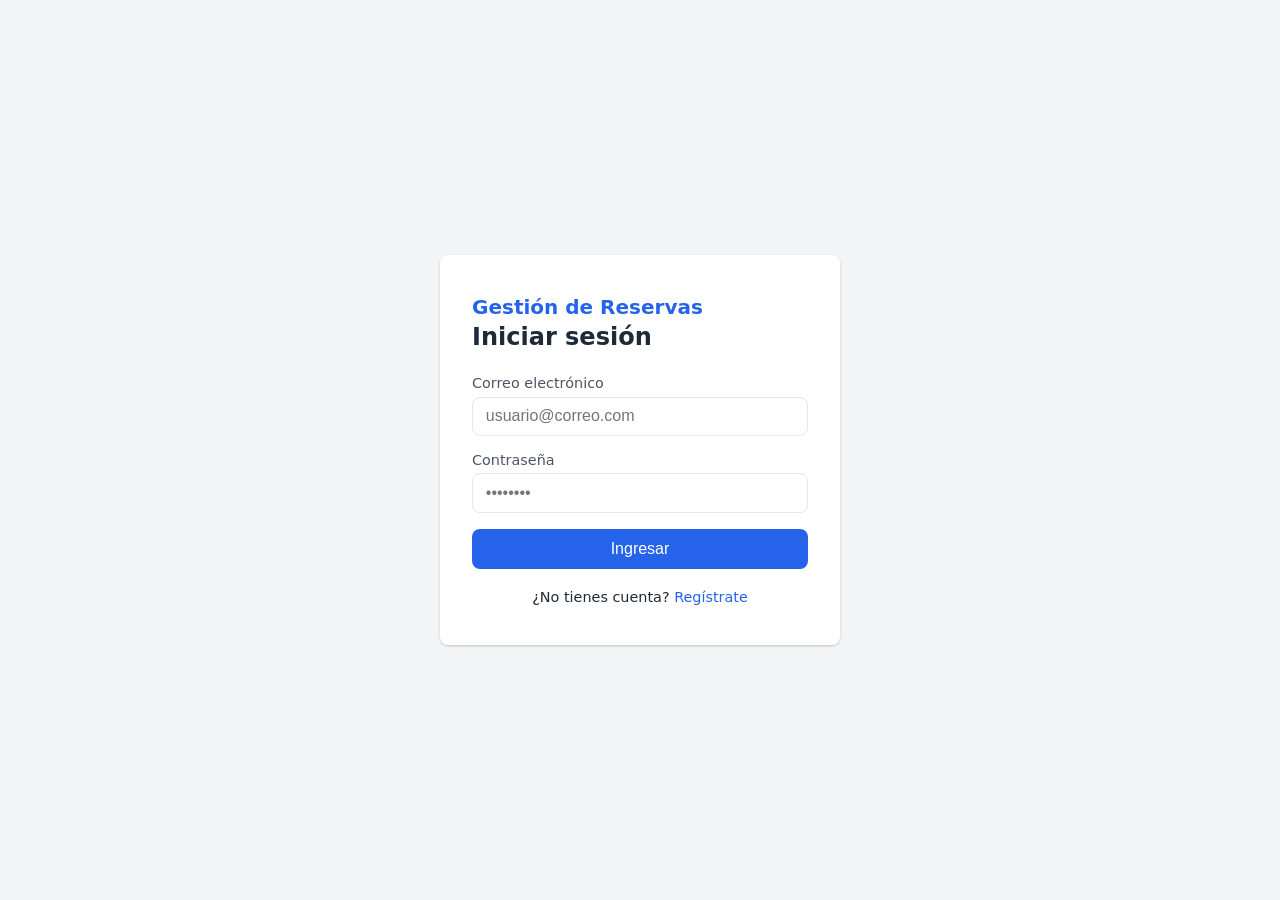
==== frontend/dashboard.html @ 38cb68e2 "feat: frontend completo y actualizaciones del backend - Agrega interfaz HTML/CSS/JS con login, regis" ====
<!DOCTYPE html>
<html lang="es">
<head>
  <meta charset="UTF-8" />
  <meta name="viewport" content="width=device-width, initial-scale=1.0" />
  <title>Gestión de Reservas — Panel</title>
  <link rel="stylesheet" href="style.css" />
</head>
<body>
  <!-- HEADER -->
  <header>
    <div class="header-inner">
      <span class="logo">Reservas Institucionales</span>
      <div class="header-right">
        <span id="user-info"></span>
        <button id="btn-logout" class="btn-sm btn-danger">Cerrar sesión</button>
      </div>
    </div>
  </header>

  <!-- TABS -->
  <nav class="tabs">
    <button class="tab active" data-tab="espacios">Espacios</button>
    <button class="tab" data-tab="reservas">Mis reservas</button>
    <!-- Solo admin -->
    <button class="tab admin-only hidden" data-tab="gestionar-espacios">Gestionar espacios</button>
    <button class="tab admin-only hidden" data-tab="todas-reservas">Todas las reservas</button>
    <button class="tab admin-only hidden" data-tab="usuarios">Usuarios</button>
  </nav>

  <main>
    <div id="msg-global" class="msg hidden"></div>

    <!-- ── ESPACIOS (usuario/admin: ver lista) ── -->
    <section id="tab-espacios" class="tab-content active">
      <h2>Espacios disponibles</h2>
      <div id="lista-espacios" class="card-grid"></div>

      <!-- Formulario crear reserva -->
      <div id="panel-reserva" class="panel hidden">
        <h3>Nueva reserva — <span id="nombre-espacio-sel"></span></h3>
        <div id="msg-reserva" class="msg hidden"></div>
        <form id="form-reserva">
          <input type="hidden" id="espacio-sel-id" />
          <label>Fecha
            <input type="date" id="res-fecha" required />
          </label>
          <label>Hora inicio
            <input type="time" id="res-inicio" required />
          </label>
          <label>Hora fin
            <input type="time" id="res-fin" required />
          </label>
          <label>Cantidad de asistentes
            <input type="number" id="res-asistentes" min="1" required />
          </label>
          <div class="form-row">
            <button type="submit">Confirmar reserva</button>
            <button type="button" id="btn-cancelar-panel">Cancelar</button>
          </div>
        </form>
      </div>
    </section>

    <!-- ── MIS RESERVAS ── -->
    <section id="tab-reservas" class="tab-content hidden">
      <h2>Mis reservas</h2>
      <div id="lista-mis-reservas"></div>
    </section>

    <!-- ── GESTIONAR ESPACIOS (admin) ── -->
    <section id="tab-gestionar-espacios" class="tab-content hidden admin-only">
      <h2>Gestionar espacios</h2>
      <button id="btn-nuevo-espacio" class="btn-primary">+ Nuevo espacio</button>

      <div id="form-espacio-wrap" class="panel hidden">
        <h3 id="titulo-form-espacio">Nuevo espacio</h3>
        <div id="msg-espacio" class="msg hidden"></div>
        <form id="form-espacio">
          <input type="hidden" id="espacio-edit-id" />
          <label>Nombre <input type="text" id="esp-nombre" required /></label>
          <label>Ubicación <input type="text" id="esp-ubicacion" required /></label>
          <label>Capacidad <input type="number" id="esp-capacidad" min="1" required /></label>
          <label>Estado
            <select id="esp-estado">
              <option value="activo">Activo</option>
              <option value="inactivo">Inactivo</option>
              <option value="en mantenimiento">En mantenimiento</option>
              <option value="no disponible">No disponible</option>
            </select>
          </label>
          <div class="form-row">
            <button type="submit">Guardar</button>
            <button type="button" id="btn-cancelar-espacio">Cancelar</button>
          </div>
        </form>
      </div>

      <div id="lista-admin-espacios" class="card-grid"></div>
    </section>

    <!-- ── TODAS LAS RESERVAS (admin) ── -->
    <section id="tab-todas-reservas" class="tab-content hidden admin-only">
      <h2>Todas las reservas</h2>
      <div id="lista-todas-reservas"></div>
    </section>

    <!-- ── USUARIOS (admin) ── -->
    <section id="tab-usuarios" class="tab-content hidden admin-only">
      <h2>Usuarios registrados</h2>
      <div id="lista-usuarios"></div>
    </section>
  </main>

  <script src="config.js"></script>
  <script src="api.js"></script>
  <script src="dashboard.js"></script>
</body>
</html>
---- frontend/style.css ----
/* ── Reset & variables ── */
*, *::before, *::after { box-sizing: border-box; margin: 0; padding: 0; }

:root {
  --primary:   #2563eb;
  --primary-h: #1d4ed8;
  --danger:    #dc2626;
  --danger-h:  #b91c1c;
  --success:   #16a34a;
  --warning:   #d97706;
  --gray-50:   #f9fafb;
  --gray-100:  #f3f4f6;
  --gray-200:  #e5e7eb;
  --gray-600:  #4b5563;
  --gray-800:  #1f2937;
  --radius:    8px;
  --shadow:    0 1px 3px rgba(0,0,0,.12), 0 1px 2px rgba(0,0,0,.08);
}

body {
  font-family: system-ui, -apple-system, sans-serif;
  background: var(--gray-100);
  color: var(--gray-800);
  min-height: 100vh;
}

/* ── Auth pages ── */
.auth-page { display: flex; align-items: center; justify-content: center; }

.auth-card {
  background: white;
  padding: 2.5rem 2rem;
  border-radius: var(--radius);
  box-shadow: var(--shadow);
  width: 100%;
  max-width: 400px;
  margin: 2rem;
}

.auth-card h1 { font-size: 1.25rem; color: var(--primary); margin-bottom: .25rem; }
.auth-card h2 { font-size: 1.5rem; margin-bottom: 1.5rem; }

/* ── Forms ── */
form { display: flex; flex-direction: column; gap: 1rem; }

label {
  display: flex;
  flex-direction: column;
  gap: .35rem;
  font-size: .9rem;
  font-weight: 500;
  color: var(--gray-600);
}

input, select {
  padding: .6rem .8rem;
  border: 1px solid var(--gray-200);
  border-radius: var(--radius);
  font-size: 1rem;
  width: 100%;
  transition: border-color .2s;
}
input:focus, select:focus { outline: none; border-color: var(--primary); }

button[type="submit"], .btn-primary {
  padding: .7rem 1.2rem;
  background: var(--primary);
  color: white;
  border: none;
  border-radius: var(--radius);
  font-size: 1rem;
  cursor: pointer;
  transition: background .2s;
}
button[type="submit"]:hover, .btn-primary:hover { background: var(--primary-h); }

.btn-sm {
  padding: .4rem .9rem;
  border: none;
  border-radius: var(--radius);
  font-size: .85rem;
  cursor: pointer;
}
.btn-danger { background: var(--danger); color: white; }
.btn-danger:hover { background: var(--danger-h); }

.btn-outline {
  padding: .4rem .9rem;
  border: 1px solid var(--primary);
  background: transparent;
  color: var(--primary);
  border-radius: var(--radius);
  font-size: .85rem;
  cursor: pointer;
}
.btn-outline:hover { background: var(--primary); color: white; }

.form-row { display: flex; gap: .75rem; flex-wrap: wrap; }
.form-row button { flex: 1; }

/* ── Messages ── */
.msg {
  padding: .75rem 1rem;
  border-radius: var(--radius);
  font-size: .9rem;
  margin-bottom: 1rem;
}
.msg.hidden { display: none; }
.msg.success { background: #dcfce7; color: var(--success); border: 1px solid #bbf7d0; }
.msg.error   { background: #fee2e2; color: var(--danger);  border: 1px solid #fecaca; }
.msg.info    { background: #dbeafe; color: var(--primary); border: 1px solid #bfdbfe; }

.alt-link { text-align: center; margin-top: 1.25rem; font-size: .9rem; }
.alt-link a { color: var(--primary); text-decoration: none; font-weight: 500; }

/* ── Header ── */
header {
  background: white;
  box-shadow: var(--shadow);
  position: sticky;
  top: 0;
  z-index: 10;
}
.header-inner {
  max-width: 1100px;
  margin: 0 auto;
  padding: .9rem 1.5rem;
  display: flex;
  align-items: center;
  justify-content: space-between;
}
.logo { font-weight: 700; font-size: 1.1rem; color: var(--primary); }
.header-right { display: flex; align-items: center; gap: 1rem; }
#user-info { font-size: .9rem; color: var(--gray-600); }

/* ── Tabs ── */
.tabs {
  background: white;
  border-bottom: 2px solid var(--gray-200);
  display: flex;
  gap: 0;
  max-width: 1100px;
  margin: 0 auto;
  padding: 0 1.5rem;
}
.tab {
  padding: .85rem 1.25rem;
  border: none;
  background: transparent;
  cursor: pointer;
  font-size: .95rem;
  border-bottom: 3px solid transparent;
  margin-bottom: -2px;
  color: var(--gray-600);
  transition: color .2s;
}
.tab:hover { color: var(--primary); }
.tab.active { color: var(--primary); border-bottom-color: var(--primary); font-weight: 600; }

/* ── Main content ── */
main {
  max-width: 1100px;
  margin: 0 auto;
  padding: 1.5rem;
}
.tab-content { display: none; }
.tab-content.active { display: block; }
.tab-content h2 { margin-bottom: 1rem; font-size: 1.3rem; }

/* ── Card grid ── */
.card-grid {
  display: grid;
  grid-template-columns: repeat(auto-fill, minmax(280px, 1fr));
  gap: 1rem;
  margin-top: 1rem;
}

.card {
  background: white;
  border-radius: var(--radius);
  box-shadow: var(--shadow);
  padding: 1.25rem;
  display: flex;
  flex-direction: column;
  gap: .6rem;
}
.card h3 { font-size: 1.05rem; }
.card .meta { font-size: .85rem; color: var(--gray-600); }

.badge {
  display: inline-block;
  padding: .2rem .6rem;
  border-radius: 999px;
  font-size: .75rem;
  font-weight: 600;
  text-transform: uppercase;
}
.badge-activo      { background: #dcfce7; color: var(--success); }
.badge-inactivo    { background: #fee2e2; color: var(--danger); }
.badge-mantenimiento { background: #fef9c3; color: var(--warning); }
.badge-esperando   { background: #dbeafe; color: var(--primary); }
.badge-aprobada    { background: #dcfce7; color: var(--success); }
.badge-rechazada   { background: #fee2e2; color: var(--danger); }

/* ── Panel (formulario embebido) ── */
.panel {
  background: white;
  border-radius: var(--radius);
  box-shadow: var(--shadow);
  padding: 1.5rem;
  margin-top: 1.5rem;
  max-width: 520px;
}
.panel h3 { margin-bottom: 1rem; }
.panel.hidden { display: none; }

/* ── Tabla ── */
.table-wrap { overflow-x: auto; margin-top: 1rem; }
table { width: 100%; border-collapse: collapse; background: white; border-radius: var(--radius); overflow: hidden; box-shadow: var(--shadow); }
th { background: var(--gray-100); text-align: left; padding: .75rem 1rem; font-size: .85rem; color: var(--gray-600); }
td { padding: .75rem 1rem; border-top: 1px solid var(--gray-200); font-size: .9rem; }
tr:hover td { background: var(--gray-50); }

.action-row { display: flex; gap: .5rem; flex-wrap: wrap; }

/* ── Utilities ── */
.hidden { display: none !important; }
.mt-1 { margin-top: .5rem; }
.mt-2 { margin-top: 1rem; }
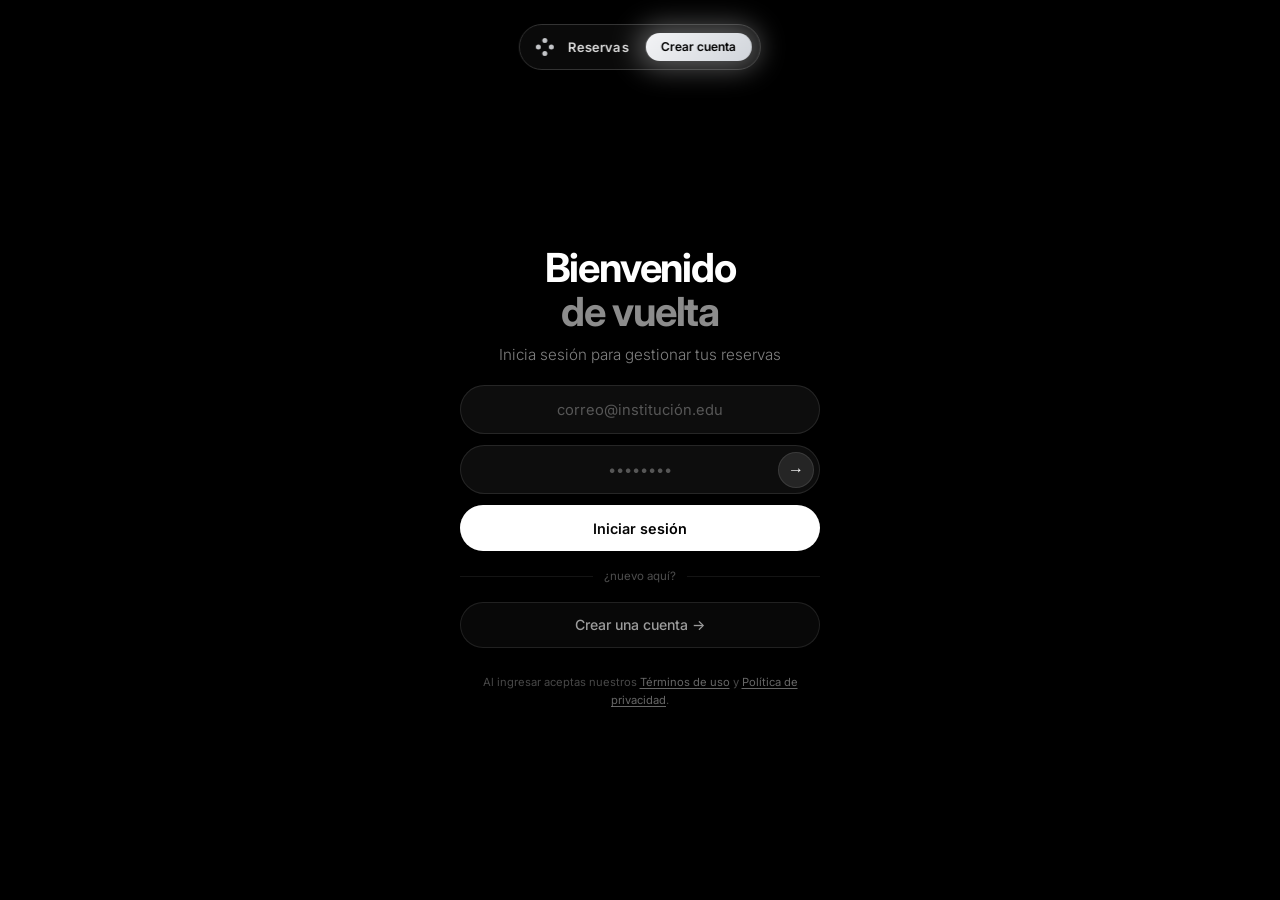
==== commit abe61595: "feat(dashboard): rediseno premium oscuro, interactivo y animado - Tema oscuro cohesivo con el login " ====
--- a/frontend/dashboard.html
+++ b/frontend/dashboard.html
@@ -3,114 +3,115 @@
 <head>
   <meta charset="UTF-8" />
   <meta name="viewport" content="width=device-width, initial-scale=1.0" />
-  <title>Gestión de Reservas — Panel</title>
-  <link rel="stylesheet" href="style.css" />
+  <title>Reservas Institucionales — Panel</title>
+  <link rel="preconnect" href="https://fonts.googleapis.com" />
+  <link rel="preconnect" href="https://fonts.gstatic.com" crossorigin />
+  <link href="https://fonts.googleapis.com/css2?family=Inter:opsz,wght@14..32,300;14..32,400;14..32,500;14..32,600;14..32,700&display=swap" rel="stylesheet" />
+  <link rel="stylesheet" href="dashboard.css" />
 </head>
-<body>
-  <!-- HEADER -->
-  <header>
-    <div class="header-inner">
-      <span class="logo">Reservas Institucionales</span>
-      <div class="header-right">
-        <span id="user-info"></span>
-        <button id="btn-logout" class="btn-sm btn-danger">Cerrar sesión</button>
+<body class="dash">
+
+  <!-- Fondo -->
+  <div class="aurora"></div>
+  <div class="grid-overlay"></div>
+
+  <!-- Topbar -->
+  <header class="topbar">
+    <div class="brand">
+      <div class="brand-logo"><span></span><span></span><span></span><span></span></div>
+      <div class="brand-name">Reservas<small>Institucionales</small></div>
+    </div>
+
+    <nav class="nav" id="nav">
+      <div class="nav-pill" id="nav-pill"></div>
+      <button class="nav-item active" data-view="inicio">
+        <svg viewBox="0 0 20 20" fill="none"><path d="M3 10.5L10 4l7 6.5M5 9v7h10V9" stroke="currentColor" stroke-width="1.5" stroke-linecap="round" stroke-linejoin="round"/></svg>
+        Inicio
+      </button>
+      <button class="nav-item" data-view="espacios">
+        <svg viewBox="0 0 20 20" fill="none"><rect x="3" y="3" width="6" height="6" rx="1.5" stroke="currentColor" stroke-width="1.5"/><rect x="11" y="3" width="6" height="6" rx="1.5" stroke="currentColor" stroke-width="1.5"/><rect x="3" y="11" width="6" height="6" rx="1.5" stroke="currentColor" stroke-width="1.5"/><rect x="11" y="11" width="6" height="6" rx="1.5" stroke="currentColor" stroke-width="1.5"/></svg>
+        Espacios
+      </button>
+      <button class="nav-item" data-view="reservas">
+        <svg viewBox="0 0 20 20" fill="none"><rect x="3" y="4" width="14" height="13" rx="2" stroke="currentColor" stroke-width="1.5"/><path d="M3 8h14M7 2v4M13 2v4" stroke="currentColor" stroke-width="1.5" stroke-linecap="round"/></svg>
+        <span id="reservas-tab-label">Mis reservas</span>
+      </button>
+      <button class="nav-item admin-only hidden" data-view="usuarios">
+        <svg viewBox="0 0 20 20" fill="none"><circle cx="10" cy="7" r="3" stroke="currentColor" stroke-width="1.5"/><path d="M4 17c0-3.3 2.7-6 6-6s6 2.7 6 6" stroke="currentColor" stroke-width="1.5" stroke-linecap="round"/></svg>
+        Usuarios
+      </button>
+    </nav>
+
+    <div class="user-chip">
+      <div class="user-meta">
+        <div class="uname" id="uname">—</div>
+        <div class="urole" id="urole">—</div>
       </div>
+      <div class="avatar" id="avatar">U</div>
+      <button class="icon-btn" id="btn-logout" title="Cerrar sesión">
+        <svg viewBox="0 0 20 20" fill="none"><path d="M8 17H5a2 2 0 0 1-2-2V5a2 2 0 0 1 2-2h3M13 14l4-4-4-4M17 10H8" stroke="currentColor" stroke-width="1.5" stroke-linecap="round" stroke-linejoin="round"/></svg>
+      </button>
     </div>
   </header>
 
-  <!-- TABS -->
-  <nav class="tabs">
-    <button class="tab active" data-tab="espacios">Espacios</button>
-    <button class="tab" data-tab="reservas">Mis reservas</button>
-    <!-- Solo admin -->
-    <button class="tab admin-only hidden" data-tab="gestionar-espacios">Gestionar espacios</button>
-    <button class="tab admin-only hidden" data-tab="todas-reservas">Todas las reservas</button>
-    <button class="tab admin-only hidden" data-tab="usuarios">Usuarios</button>
-  </nav>
+  <!-- Contenido -->
+  <div class="shell">
 
-  <main>
-    <div id="msg-global" class="msg hidden"></div>
-
-    <!-- ── ESPACIOS (usuario/admin: ver lista) ── -->
-    <section id="tab-espacios" class="tab-content active">
-      <h2>Espacios disponibles</h2>
-      <div id="lista-espacios" class="card-grid"></div>
-
-      <!-- Formulario crear reserva -->
-      <div id="panel-reserva" class="panel hidden">
-        <h3>Nueva reserva — <span id="nombre-espacio-sel"></span></h3>
-        <div id="msg-reserva" class="msg hidden"></div>
-        <form id="form-reserva">
-          <input type="hidden" id="espacio-sel-id" />
-          <label>Fecha
-            <input type="date" id="res-fecha" required />
-          </label>
-          <label>Hora inicio
-            <input type="time" id="res-inicio" required />
-          </label>
-          <label>Hora fin
-            <input type="time" id="res-fin" required />
-          </label>
-          <label>Cantidad de asistentes
-            <input type="number" id="res-asistentes" min="1" required />
-          </label>
-          <div class="form-row">
-            <button type="submit">Confirmar reserva</button>
-            <button type="button" id="btn-cancelar-panel">Cancelar</button>
-          </div>
-        </form>
+    <!-- ── INICIO ── -->
+    <section class="view active" id="view-inicio">
+      <div class="view-head">
+        <div>
+          <h1 id="greeting">Hola</h1>
+          <p>Resumen de tu actividad en el sistema</p>
+        </div>
       </div>
+      <div class="stats" id="stats"></div>
+      <div class="view-head" style="margin-top:0.5rem"><div><h1 style="font-size:1.15rem">Reservas recientes</h1></div></div>
+      <div id="recent"></div>
     </section>
 
-    <!-- ── MIS RESERVAS ── -->
-    <section id="tab-reservas" class="tab-content hidden">
-      <h2>Mis reservas</h2>
-      <div id="lista-mis-reservas"></div>
+    <!-- ── ESPACIOS ── -->
+    <section class="view" id="view-espacios">
+      <div class="view-head">
+        <div>
+          <h1>Espacios <em>institucionales</em></h1>
+          <p id="espacios-sub">Selecciona un espacio para reservar</p>
+        </div>
+        <button class="btn btn-primary admin-only hidden" id="btn-nuevo-espacio">
+          <svg viewBox="0 0 20 20" fill="none"><path d="M10 4v12M4 10h12" stroke="currentColor" stroke-width="2" stroke-linecap="round"/></svg>
+          Nuevo espacio
+        </button>
+      </div>
+      <div class="grid" id="lista-espacios"></div>
     </section>
 
-    <!-- ── GESTIONAR ESPACIOS (admin) ── -->
-    <section id="tab-gestionar-espacios" class="tab-content hidden admin-only">
-      <h2>Gestionar espacios</h2>
-      <button id="btn-nuevo-espacio" class="btn-primary">+ Nuevo espacio</button>
-
-      <div id="form-espacio-wrap" class="panel hidden">
-        <h3 id="titulo-form-espacio">Nuevo espacio</h3>
-        <div id="msg-espacio" class="msg hidden"></div>
-        <form id="form-espacio">
-          <input type="hidden" id="espacio-edit-id" />
-          <label>Nombre <input type="text" id="esp-nombre" required /></label>
-          <label>Ubicación <input type="text" id="esp-ubicacion" required /></label>
-          <label>Capacidad <input type="number" id="esp-capacidad" min="1" required /></label>
-          <label>Estado
-            <select id="esp-estado">
-              <option value="activo">Activo</option>
-              <option value="inactivo">Inactivo</option>
-              <option value="en mantenimiento">En mantenimiento</option>
-              <option value="no disponible">No disponible</option>
-            </select>
-          </label>
-          <div class="form-row">
-            <button type="submit">Guardar</button>
-            <button type="button" id="btn-cancelar-espacio">Cancelar</button>
-          </div>
-        </form>
+    <!-- ── RESERVAS ── -->
+    <section class="view" id="view-reservas">
+      <div class="view-head">
+        <div>
+          <h1 id="reservas-title">Mis <em>reservas</em></h1>
+          <p id="reservas-sub">Historial y estado de tus solicitudes</p>
+        </div>
       </div>
-
-      <div id="lista-admin-espacios" class="card-grid"></div>
-    </section>
-
-    <!-- ── TODAS LAS RESERVAS (admin) ── -->
-    <section id="tab-todas-reservas" class="tab-content hidden admin-only">
-      <h2>Todas las reservas</h2>
-      <div id="lista-todas-reservas"></div>
+      <div id="lista-reservas"></div>
     </section>
 
     <!-- ── USUARIOS (admin) ── -->
-    <section id="tab-usuarios" class="tab-content hidden admin-only">
-      <h2>Usuarios registrados</h2>
+    <section class="view" id="view-usuarios">
+      <div class="view-head">
+        <div>
+          <h1>Usuarios <em>registrados</em></h1>
+          <p>Gestiona las cuentas del sistema</p>
+        </div>
+      </div>
       <div id="lista-usuarios"></div>
     </section>
-  </main>
+
+  </div>
+
+  <!-- Modal & toasts -->
+  <div class="modal-root" id="modal-root"></div>
+  <div class="toast-root" id="toast-root"></div>
 
   <script src="config.js"></script>
   <script src="api.js"></script>
--- a/frontend/dashboard.css
+++ b/frontend/dashboard.css
@@ -0,0 +1,342 @@
+/* ═══════════════════════════════════════════════════════════════
+   DASHBOARD — tema oscuro premium, animado e interactivo
+══════════════════════════════════════════════════════════════════ */
+*, *::before, *::after { box-sizing: border-box; margin: 0; padding: 0; }
+
+:root {
+  --bg:        #05060a;
+  --surface:   rgba(255,255,255,0.035);
+  --surface-2: rgba(255,255,255,0.06);
+  --border:    rgba(255,255,255,0.08);
+  --border-h:  rgba(255,255,255,0.18);
+  --fg:        #ffffff;
+  --fg-dim:    rgba(255,255,255,0.55);
+  --fg-muted:  rgba(255,255,255,0.32);
+  --accent:    #6366f1;
+  --accent-2:  #8b5cf6;
+  --accent-grad: linear-gradient(135deg, #6366f1 0%, #8b5cf6 100%);
+  --ok:    #34d399;
+  --warn:  #fbbf24;
+  --bad:   #f87171;
+  --info:  #60a5fa;
+  --r:     16px;
+  --r-sm:  11px;
+  --ease:  cubic-bezier(0.16, 1, 0.3, 1);
+}
+
+body.dash {
+  font-family: 'Inter', system-ui, -apple-system, sans-serif;
+  background: var(--bg);
+  color: var(--fg);
+  min-height: 100vh;
+  overflow-x: hidden;
+  -webkit-font-smoothing: antialiased;
+}
+
+/* ── Fondo aurora + grid ── */
+.aurora { position: fixed; inset: 0; z-index: 0; overflow: hidden; background: var(--bg); }
+.aurora::before, .aurora::after {
+  content: ''; position: absolute; width: 65vmax; height: 65vmax;
+  border-radius: 50%; filter: blur(130px); opacity: 0.45;
+}
+.aurora::before {
+  background: radial-gradient(circle, #4f46e5, transparent 60%);
+  top: -25%; left: -12%; animation: drift1 20s var(--ease) infinite alternate;
+}
+.aurora::after {
+  background: radial-gradient(circle, #7c3aed, transparent 60%);
+  bottom: -25%; right: -12%; animation: drift2 26s var(--ease) infinite alternate;
+}
+@keyframes drift1 { to { transform: translate(12vw, 8vh) scale(1.15); } }
+@keyframes drift2 { to { transform: translate(-10vw, -6vh) scale(1.1); } }
+
+.grid-overlay {
+  position: fixed; inset: 0; z-index: 0; pointer-events: none;
+  background-image: radial-gradient(rgba(255,255,255,0.045) 1px, transparent 1px);
+  background-size: 24px 24px;
+  -webkit-mask-image: radial-gradient(ellipse 80% 70% at 50% 40%, #000 20%, transparent 85%);
+          mask-image: radial-gradient(ellipse 80% 70% at 50% 40%, #000 20%, transparent 85%);
+}
+
+/* ═══════════ Topbar ═══════════ */
+.topbar {
+  position: sticky; top: 0; z-index: 40;
+  display: flex; align-items: center; gap: 1.25rem;
+  padding: 0.85rem 1.5rem;
+  background: rgba(8, 9, 14, 0.7);
+  backdrop-filter: blur(18px); -webkit-backdrop-filter: blur(18px);
+  border-bottom: 1px solid var(--border);
+  animation: slideDown 0.6s var(--ease) both;
+}
+@keyframes slideDown { from { opacity: 0; transform: translateY(-100%); } to { opacity: 1; transform: translateY(0); } }
+
+.brand { display: flex; align-items: center; gap: 0.6rem; }
+.brand-logo { position: relative; width: 20px; height: 20px; flex-shrink: 0; }
+.brand-logo span {
+  position: absolute; width: 6px; height: 6px; border-radius: 50%;
+  background: #fff; transition: transform 0.5s var(--ease);
+}
+.brand-logo span:nth-child(1){ top:0; left:50%; transform:translateX(-50%); }
+.brand-logo span:nth-child(2){ left:0; top:50%; transform:translateY(-50%); }
+.brand-logo span:nth-child(3){ right:0; top:50%; transform:translateY(-50%); }
+.brand-logo span:nth-child(4){ bottom:0; left:50%; transform:translateX(-50%); }
+.brand:hover .brand-logo { animation: spin4 0.7s var(--ease); }
+@keyframes spin4 { to { transform: rotate(90deg); } }
+.brand-name { font-weight: 700; font-size: 1.02rem; letter-spacing: -0.01em; }
+.brand-name small { display:block; font-size:0.64rem; font-weight:500; color:var(--fg-muted); letter-spacing:0.04em; text-transform:uppercase; }
+
+/* Nav pills con indicador deslizante */
+.nav { position: relative; display: flex; gap: 0.15rem; margin: 0 auto; padding: 0.25rem; background: var(--surface); border:1px solid var(--border); border-radius: 9999px; }
+.nav-pill {
+  position: absolute; top: 0.25rem; bottom: 0.25rem; left: 0; width: 0;
+  background: var(--accent-grad); border-radius: 9999px; z-index: 0;
+  box-shadow: 0 4px 16px rgba(99,102,241,0.4);
+  transition: transform 0.4s var(--ease), width 0.4s var(--ease);
+}
+.nav-item {
+  position: relative; z-index: 1; display: flex; align-items: center; gap: 0.4rem;
+  padding: 0.5rem 1rem; border: none; background: transparent; cursor: pointer;
+  font-family: inherit; font-size: 0.84rem; font-weight: 500; color: var(--fg-dim);
+  border-radius: 9999px; white-space: nowrap; transition: color 0.3s ease;
+}
+.nav-item svg { width: 15px; height: 15px; }
+.nav-item:hover { color: #fff; }
+.nav-item.active { color: #fff; }
+.nav-item.hidden { display: none; }
+
+/* User chip */
+.user-chip { display: flex; align-items: center; gap: 0.6rem; }
+.avatar {
+  width: 36px; height: 36px; border-radius: 50%; flex-shrink: 0;
+  display: flex; align-items: center; justify-content: center;
+  font-size: 0.8rem; font-weight: 700; color: #fff;
+  background: var(--accent-grad); box-shadow: 0 4px 14px rgba(99,102,241,0.4);
+}
+.user-meta { line-height: 1.2; text-align: right; }
+.user-meta .uname { font-size: 0.82rem; font-weight: 600; }
+.user-meta .urole { font-size: 0.68rem; color: var(--fg-muted); text-transform: uppercase; letter-spacing: 0.04em; }
+.icon-btn {
+  display: flex; align-items: center; justify-content: center;
+  width: 38px; height: 38px; border-radius: 11px; cursor: pointer;
+  background: var(--surface); border: 1px solid var(--border); color: var(--fg-dim);
+  transition: all 0.2s ease;
+}
+.icon-btn:hover { background: rgba(248,113,113,0.12); border-color: rgba(248,113,113,0.3); color: var(--bad); transform: translateY(-1px); }
+.icon-btn svg { width: 17px; height: 17px; }
+
+/* ═══════════ Layout ═══════════ */
+.shell { position: relative; z-index: 10; max-width: 1180px; margin: 0 auto; padding: 2rem 1.5rem 4rem; }
+
+.view { display: none; }
+.view.active { display: block; animation: viewIn 0.5s var(--ease) both; }
+@keyframes viewIn { from { opacity: 0; transform: translateY(16px); } to { opacity: 1; transform: translateY(0); } }
+
+.view-head { display: flex; align-items: flex-end; justify-content: space-between; gap: 1rem; margin-bottom: 1.5rem; flex-wrap: wrap; }
+.view-head h1 { font-size: 1.7rem; font-weight: 700; letter-spacing: -0.025em; }
+.view-head h1 em { font-style: normal; color: var(--fg-dim); }
+.view-head p { font-size: 0.9rem; color: var(--fg-dim); margin-top: 0.25rem; }
+
+/* ═══════════ Stat cards ═══════════ */
+.stats { display: grid; grid-template-columns: repeat(auto-fit, minmax(200px, 1fr)); gap: 1rem; margin-bottom: 2rem; }
+.stat {
+  position: relative; overflow: hidden;
+  background: var(--surface); border: 1px solid var(--border); border-radius: var(--r);
+  padding: 1.35rem; animation: cardIn 0.5s var(--ease) both;
+  transition: transform 0.3s var(--ease), border-color 0.3s ease;
+}
+.stat:hover { transform: translateY(-4px); border-color: var(--border-h); }
+.stat::after {
+  content: ''; position: absolute; top: -40%; right: -20%; width: 120px; height: 120px;
+  border-radius: 50%; background: var(--accent-grad); opacity: 0.12; filter: blur(30px);
+}
+.stat-ico {
+  width: 40px; height: 40px; border-radius: 11px; display: flex; align-items: center; justify-content: center;
+  background: var(--surface-2); border: 1px solid var(--border); margin-bottom: 0.9rem;
+}
+.stat-ico svg { width: 20px; height: 20px; }
+.stat-val { font-size: 2rem; font-weight: 700; line-height: 1; letter-spacing: -0.03em; }
+.stat-label { font-size: 0.8rem; color: var(--fg-dim); margin-top: 0.35rem; }
+.stat.accent .stat-ico { background: rgba(99,102,241,0.15); border-color: rgba(99,102,241,0.3); color: #a5b4fc; }
+.stat.ok     .stat-ico { background: rgba(52,211,153,0.13); border-color: rgba(52,211,153,0.3); color: var(--ok); }
+.stat.warn   .stat-ico { background: rgba(251,191,36,0.13); border-color: rgba(251,191,36,0.3); color: var(--warn); }
+.stat.info   .stat-ico { background: rgba(96,165,250,0.13); border-color: rgba(96,165,250,0.3); color: var(--info); }
+
+/* ═══════════ Cards (espacios) ═══════════ */
+.grid { display: grid; grid-template-columns: repeat(auto-fill, minmax(290px, 1fr)); gap: 1.1rem; }
+
+.card {
+  position: relative; overflow: hidden;
+  background: var(--surface); border: 1px solid var(--border); border-radius: var(--r);
+  padding: 1.4rem; display: flex; flex-direction: column; gap: 0.75rem;
+  animation: cardIn 0.55s var(--ease) both;
+  transition: transform 0.35s var(--ease), border-color 0.3s ease, box-shadow 0.35s ease;
+}
+@keyframes cardIn { from { opacity: 0; transform: translateY(22px) scale(0.97); } to { opacity: 1; transform: translateY(0) scale(1); } }
+.card:hover { transform: translateY(-6px); border-color: var(--border-h); box-shadow: 0 18px 50px -20px rgba(0,0,0,0.8); }
+.card::before {
+  content: ''; position: absolute; inset: 0; border-radius: var(--r); padding: 1px;
+  background: linear-gradient(135deg, rgba(255,255,255,0.18), transparent 40%);
+  -webkit-mask: linear-gradient(#000 0 0) content-box, linear-gradient(#000 0 0);
+  -webkit-mask-composite: xor; mask-composite: exclude;
+  opacity: 0; transition: opacity 0.35s ease; pointer-events: none;
+}
+.card:hover::before { opacity: 1; }
+
+.card-top { display: flex; align-items: flex-start; justify-content: space-between; gap: 0.75rem; }
+.card-title { font-size: 1.1rem; font-weight: 650; letter-spacing: -0.01em; }
+.card-meta { display: flex; flex-direction: column; gap: 0.4rem; }
+.meta-row { display: flex; align-items: center; gap: 0.5rem; font-size: 0.85rem; color: var(--fg-dim); }
+.meta-row svg { width: 15px; height: 15px; color: var(--fg-muted); flex-shrink: 0; }
+.card-actions { display: flex; gap: 0.5rem; margin-top: auto; padding-top: 0.4rem; }
+
+/* ═══════════ Badges ═══════════ */
+.badge {
+  display: inline-flex; align-items: center; gap: 0.35rem;
+  padding: 0.28rem 0.65rem; border-radius: 9999px;
+  font-size: 0.7rem; font-weight: 600; text-transform: uppercase; letter-spacing: 0.03em;
+  border: 1px solid transparent; white-space: nowrap;
+}
+.badge::before { content: ''; width: 6px; height: 6px; border-radius: 50%; background: currentColor; }
+.badge.activo, .badge.aprobada { background: rgba(52,211,153,0.12); color: var(--ok); border-color: rgba(52,211,153,0.25); }
+.badge.inactivo, .badge.rechazada, .badge.no-disponible { background: rgba(248,113,113,0.12); color: var(--bad); border-color: rgba(248,113,113,0.25); }
+.badge.mantenimiento { background: rgba(251,191,36,0.12); color: var(--warn); border-color: rgba(251,191,36,0.25); }
+.badge.esperando { background: rgba(96,165,250,0.12); color: var(--info); border-color: rgba(96,165,250,0.25); }
+.badge.esperando::before { animation: pulse 1.4s ease-in-out infinite; }
+.badge.rol-admin { background: rgba(139,92,246,0.14); color: #c4b5fd; border-color: rgba(139,92,246,0.3); }
+.badge.rol-usuario { background: var(--surface-2); color: var(--fg-dim); border-color: var(--border); }
+@keyframes pulse { 0%,100% { opacity: 1; box-shadow: 0 0 0 0 currentColor; } 50% { opacity: 0.4; box-shadow: 0 0 0 4px transparent; } }
+
+/* ═══════════ Buttons ═══════════ */
+.btn {
+  display: inline-flex; align-items: center; justify-content: center; gap: 0.45rem;
+  padding: 0.6rem 1.1rem; border-radius: var(--r-sm); cursor: pointer;
+  font-family: inherit; font-size: 0.85rem; font-weight: 600; border: 1px solid transparent;
+  transition: all 0.2s ease; white-space: nowrap; text-decoration: none;
+}
+.btn svg { width: 15px; height: 15px; }
+.btn:active { transform: scale(0.97); }
+.btn-primary { background: var(--accent-grad); color: #fff; box-shadow: 0 6px 20px -6px rgba(99,102,241,0.6); }
+.btn-primary:hover { filter: brightness(1.1); transform: translateY(-1px); box-shadow: 0 10px 28px -8px rgba(99,102,241,0.7); }
+.btn-ghost { background: var(--surface); border-color: var(--border); color: var(--fg-dim); }
+.btn-ghost:hover { background: var(--surface-2); color: #fff; border-color: var(--border-h); }
+.btn-ok { background: rgba(52,211,153,0.14); border-color: rgba(52,211,153,0.3); color: var(--ok); }
+.btn-ok:hover { background: rgba(52,211,153,0.24); transform: translateY(-1px); }
+.btn-bad { background: rgba(248,113,113,0.12); border-color: rgba(248,113,113,0.28); color: var(--bad); }
+.btn-bad:hover { background: rgba(248,113,113,0.22); transform: translateY(-1px); }
+.btn-sm { padding: 0.42rem 0.8rem; font-size: 0.78rem; }
+.btn-block { width: 100%; }
+
+/* ═══════════ Reservas (rows) ═══════════ */
+.res-list { display: flex; flex-direction: column; gap: 0.7rem; }
+.res-row {
+  display: grid; grid-template-columns: auto 1fr auto; align-items: center; gap: 1rem;
+  background: var(--surface); border: 1px solid var(--border); border-radius: var(--r);
+  padding: 1rem 1.25rem; animation: cardIn 0.5s var(--ease) both;
+  transition: transform 0.3s var(--ease), border-color 0.3s ease;
+}
+.res-row:hover { transform: translateX(4px); border-color: var(--border-h); }
+.res-date {
+  display: flex; flex-direction: column; align-items: center; justify-content: center;
+  width: 56px; height: 56px; border-radius: 12px; flex-shrink: 0;
+  background: var(--surface-2); border: 1px solid var(--border);
+}
+.res-date .d { font-size: 1.25rem; font-weight: 700; line-height: 1; }
+.res-date .m { font-size: 0.62rem; text-transform: uppercase; color: var(--fg-muted); letter-spacing: 0.05em; margin-top: 2px; }
+.res-info { min-width: 0; }
+.res-info .rt { font-size: 0.98rem; font-weight: 600; margin-bottom: 0.3rem; }
+.res-info .rs { display: flex; flex-wrap: wrap; gap: 0.5rem 1rem; font-size: 0.8rem; color: var(--fg-dim); }
+.res-info .rs span { display: inline-flex; align-items: center; gap: 0.35rem; }
+.res-info .rs svg { width: 13px; height: 13px; color: var(--fg-muted); }
+.res-side { display: flex; flex-direction: column; align-items: flex-end; gap: 0.55rem; }
+.res-actions { display: flex; gap: 0.4rem; }
+
+/* ═══════════ Tabla usuarios ═══════════ */
+.utable { display: flex; flex-direction: column; gap: 0.6rem; }
+.urow {
+  display: grid; grid-template-columns: auto 1fr auto auto; align-items: center; gap: 1rem;
+  background: var(--surface); border: 1px solid var(--border); border-radius: var(--r);
+  padding: 0.85rem 1.1rem; animation: cardIn 0.5s var(--ease) both;
+  transition: border-color 0.3s ease, transform 0.3s var(--ease);
+}
+.urow:hover { border-color: var(--border-h); transform: translateX(3px); }
+.urow .uinfo { line-height: 1.3; min-width: 0; }
+.urow .uinfo .un { font-weight: 600; font-size: 0.92rem; }
+.urow .uinfo .ue { font-size: 0.8rem; color: var(--fg-dim); overflow: hidden; text-overflow: ellipsis; }
+
+/* ═══════════ Empty / skeleton ═══════════ */
+.empty {
+  text-align: center; padding: 4rem 1rem; color: var(--fg-muted);
+  animation: viewIn 0.5s var(--ease) both; grid-column: 1 / -1;
+}
+.empty svg { width: 54px; height: 54px; opacity: 0.4; margin-bottom: 1rem; }
+.empty p { font-size: 0.95rem; }
+.empty .sub { font-size: 0.82rem; margin-top: 0.35rem; opacity: 0.7; }
+
+.skel { background: var(--surface); border: 1px solid var(--border); border-radius: var(--r); height: 150px; position: relative; overflow: hidden; }
+.skel::after { content: ''; position: absolute; inset: 0; background: linear-gradient(90deg, transparent, rgba(255,255,255,0.06), transparent); animation: shimmer 1.3s infinite; }
+@keyframes shimmer { from { transform: translateX(-100%); } to { transform: translateX(100%); } }
+
+/* ═══════════ Modal ═══════════ */
+.modal-root { position: fixed; inset: 0; z-index: 100; display: none; align-items: center; justify-content: center; padding: 1.5rem; }
+.modal-root.open { display: flex; }
+.modal-backdrop { position: absolute; inset: 0; background: rgba(0,0,0,0.6); backdrop-filter: blur(6px); -webkit-backdrop-filter: blur(6px); animation: fadeIn 0.3s ease both; }
+@keyframes fadeIn { from { opacity: 0; } to { opacity: 1; } }
+.modal {
+  position: relative; width: 100%; max-width: 440px;
+  background: #0c0e16; border: 1px solid var(--border-h); border-radius: 22px;
+  padding: 1.75rem; box-shadow: 0 40px 100px -20px rgba(0,0,0,0.9);
+  animation: modalIn 0.4s var(--ease) both;
+}
+@keyframes modalIn { from { opacity: 0; transform: translateY(30px) scale(0.94); } to { opacity: 1; transform: translateY(0) scale(1); } }
+.modal h3 { font-size: 1.25rem; font-weight: 700; letter-spacing: -0.02em; margin-bottom: 0.3rem; }
+.modal .msub { font-size: 0.85rem; color: var(--fg-dim); margin-bottom: 1.3rem; }
+.modal-close { position: absolute; top: 1.1rem; right: 1.1rem; width: 32px; height: 32px; border-radius: 9px; background: var(--surface); border: 1px solid var(--border); color: var(--fg-dim); cursor: pointer; display: flex; align-items: center; justify-content: center; transition: all 0.2s; }
+.modal-close:hover { background: var(--surface-2); color: #fff; transform: rotate(90deg); }
+.modal-close svg { width: 16px; height: 16px; }
+
+/* Form fields */
+.f { margin-bottom: 1rem; }
+.f label { display: block; font-size: 0.78rem; font-weight: 600; color: var(--fg-dim); margin-bottom: 0.45rem; }
+.f input, .f select {
+  width: 100%; padding: 0.75rem 0.9rem; border-radius: var(--r-sm);
+  background: var(--surface); border: 1px solid var(--border); color: #fff;
+  font-family: inherit; font-size: 0.9rem; transition: border-color 0.2s, background 0.2s;
+}
+.f input:focus, .f select:focus { outline: none; border-color: var(--accent); background: var(--surface-2); }
+.f select option { background: #0c0e16; }
+.f-row { display: grid; grid-template-columns: 1fr 1fr; gap: 0.75rem; }
+.modal-actions { display: flex; gap: 0.6rem; margin-top: 1.4rem; }
+.modal-actions .btn { flex: 1; }
+
+/* ═══════════ Toasts ═══════════ */
+.toast-root { position: fixed; top: 1.25rem; right: 1.25rem; z-index: 200; display: flex; flex-direction: column; gap: 0.6rem; pointer-events: none; }
+.toast {
+  display: flex; align-items: center; gap: 0.7rem; min-width: 240px; max-width: 360px;
+  padding: 0.85rem 1.1rem; border-radius: 13px; pointer-events: auto;
+  background: #11131d; border: 1px solid var(--border-h);
+  box-shadow: 0 18px 50px -15px rgba(0,0,0,0.85);
+  animation: toastIn 0.45s var(--ease) both;
+}
+.toast.out { animation: toastOut 0.4s var(--ease) forwards; }
+@keyframes toastIn { from { opacity: 0; transform: translateX(120%); } to { opacity: 1; transform: translateX(0); } }
+@keyframes toastOut { to { opacity: 0; transform: translateX(120%); } }
+.toast-ico { width: 28px; height: 28px; border-radius: 8px; flex-shrink: 0; display: flex; align-items: center; justify-content: center; }
+.toast-ico svg { width: 16px; height: 16px; }
+.toast.success .toast-ico { background: rgba(52,211,153,0.15); color: var(--ok); }
+.toast.error .toast-ico { background: rgba(248,113,113,0.15); color: var(--bad); }
+.toast.info .toast-ico { background: rgba(96,165,250,0.15); color: var(--info); }
+.toast-msg { font-size: 0.85rem; line-height: 1.35; }
+.toast-bar { position: absolute; bottom: 0; left: 0; height: 2px; background: currentColor; opacity: 0.5; animation: bar 3.2s linear forwards; }
+@keyframes bar { from { width: 100%; } to { width: 0; } }
+
+/* ═══════════ Responsive ═══════════ */
+@media (max-width: 760px) {
+  .topbar { flex-wrap: wrap; gap: 0.75rem; padding: 0.75rem 1rem; }
+  .nav { order: 3; width: 100%; overflow-x: auto; justify-content: flex-start; }
+  .user-meta { display: none; }
+  .view-head h1 { font-size: 1.4rem; }
+  .res-row { grid-template-columns: auto 1fr; }
+  .res-side { grid-column: 1 / -1; flex-direction: row; align-items: center; justify-content: space-between; }
+  .urow { grid-template-columns: auto 1fr auto; }
+  .urow .urole-badge { display: none; }
+}
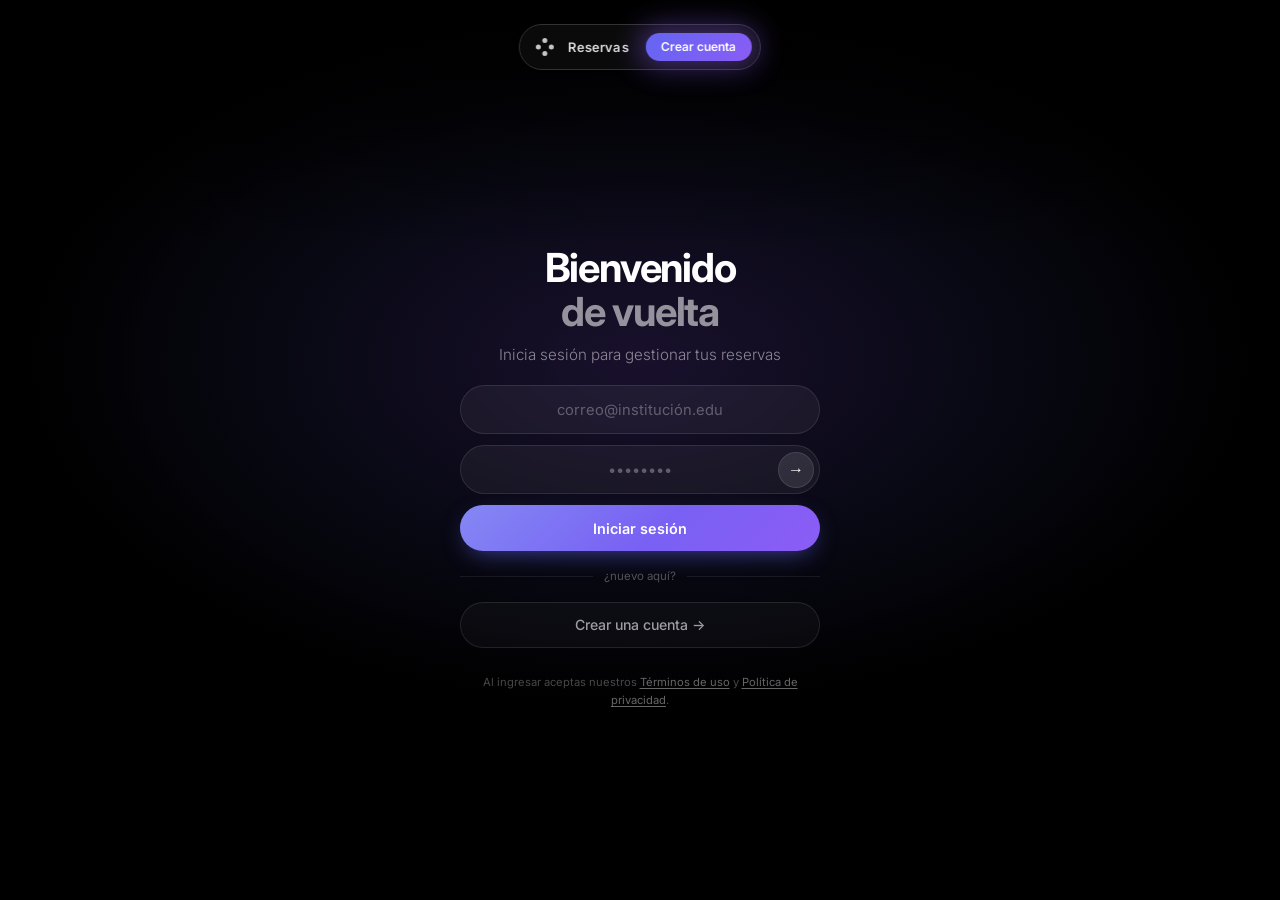
==== commit 79cef00d: "feat: CRUD de usuarios para admin, edicion de reservas y acento violeta en login Backend: - Nuevo en" ====
--- a/frontend/dashboard.html
+++ b/frontend/dashboard.html
@@ -77,7 +77,7 @@
           <h1>Espacios <em>institucionales</em></h1>
           <p id="espacios-sub">Selecciona un espacio para reservar</p>
         </div>
-        <button class="btn btn-primary admin-only hidden" id="btn-nuevo-espacio">
+        <button class="btn btn-primary admin-only hidden" data-action="new-espacio">
           <svg viewBox="0 0 20 20" fill="none"><path d="M10 4v12M4 10h12" stroke="currentColor" stroke-width="2" stroke-linecap="round"/></svg>
           Nuevo espacio
         </button>
@@ -103,6 +103,10 @@
           <h1>Usuarios <em>registrados</em></h1>
           <p>Gestiona las cuentas del sistema</p>
         </div>
+        <button class="btn btn-primary" data-action="new-usuario">
+          <svg viewBox="0 0 20 20" fill="none"><path d="M10 4v12M4 10h12" stroke="currentColor" stroke-width="2" stroke-linecap="round"/></svg>
+          Nuevo usuario
+        </button>
       </div>
       <div id="lista-usuarios"></div>
     </section>
